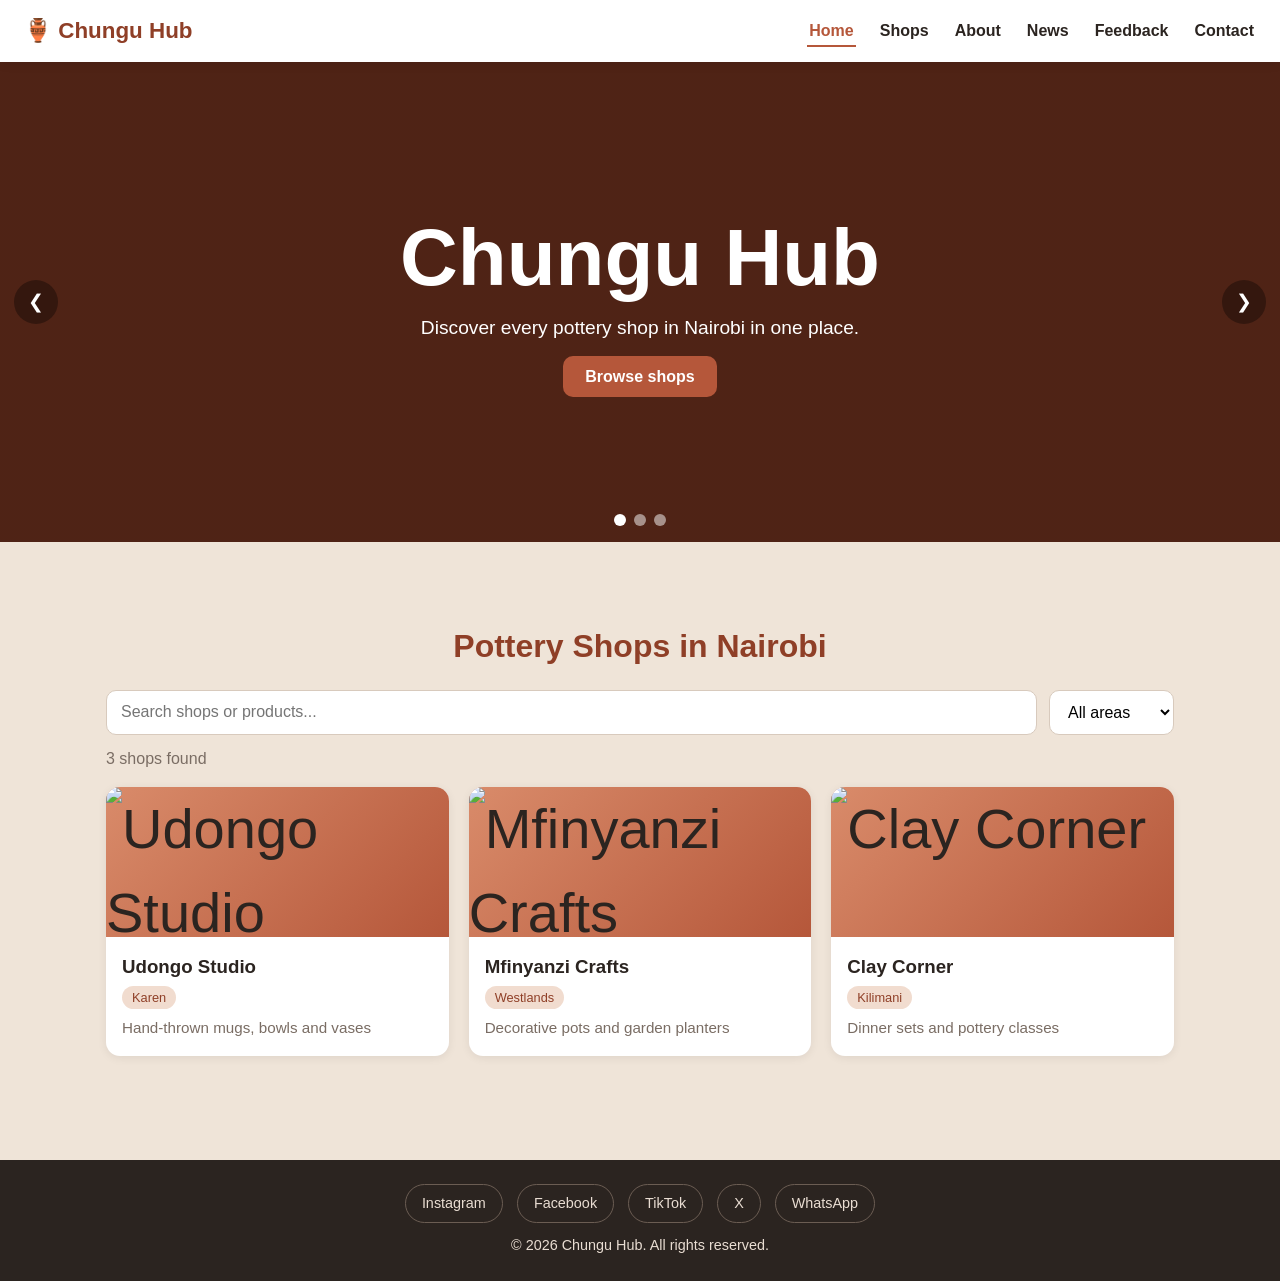
==== index.html @ b2012869 "First version of Chungu Hub" ====
<!DOCTYPE html>
<html lang="en">
<head>
  <meta charset="UTF-8">
  <meta name="viewport" content="width=device-width, initial-scale=1.0">
  <title>Chungu Hub | Nairobi Pottery Directory</title>
  <link rel="stylesheet" href="css/style.css">
</head>
<body>
  <div id="site-nav"></div>

  <section id="home" class="hero">
    <div class="slides">
      <div class="slide active" style="--bg: url('images/hero/slide1.jpg')">
        <div class="slide-text">
          <h1>Chungu Hub</h1>
          <p>Discover every pottery shop in Nairobi in one place.</p>
          <a class="btn btn-call" href="#shops">Browse shops</a>
        </div>
      </div>
      <div class="slide" style="--bg: url('images/hero/slide2.jpg')">
        <div class="slide-text">
          <h2>Handmade, Local, Beautiful</h2>
          <p>Support Nairobi potters: mugs, planters, dinner sets and more.</p>
          <a class="btn btn-call" href="about.html">About us</a>
        </div>
      </div>
      <div class="slide" style="--bg: url('images/hero/slide3.jpg')">
        <div class="slide-text">
          <h2>Call or Order Directly</h2>
          <p>Pick a shop, see what it sells, then call or WhatsApp to order.</p>
          <a class="btn btn-call" href="contact.html">Get in touch</a>
        </div>
      </div>
    </div>
    <button class="arrow prev" id="prevSlide" aria-label="Previous slide">&#10094;</button>
    <button class="arrow next" id="nextSlide" aria-label="Next slide">&#10095;</button>
    <div class="dots" id="dots"></div>
  </section>

  <section id="shops" class="section alt">
    <div class="container">
      <h2 class="section-title">Pottery Shops in Nairobi</h2>
      <div class="filters">
        <input type="search" id="search" placeholder="Search shops or products...">
        <select id="areaFilter">
          <option value="">All areas</option>
        </select>
      </div>
      <p id="resultCount" class="result-count"></p>
      <div id="shopGrid" class="grid"></div>
    </div>
  </section>

  <div id="site-footer"></div>

  <script src="js/shops.js"></script>
  <script src="js/layout.js"></script>
  <script src="js/main.js"></script>
  <script src="js/home.js"></script>
</body>
</html>
---- css/style.css ----
:root {
  --clay: #b5573a;
  --clay-dark: #8f3f27;
  --sand: #f6efe7;
  --ink: #2b2420;
  --muted: #7a6d64;
  --card: #ffffff;
  --radius: 14px;
}

* { box-sizing: border-box; margin: 0; padding: 0; }

body {
  font-family: "Segoe UI", Tahoma, sans-serif;
  background: var(--sand);
  color: var(--ink);
  line-height: 1.5;
}

a { color: inherit; text-decoration: none; }

.site-header {
  background: var(--clay);
  color: #fff;
  text-align: center;
  padding: 48px 20px;
}
.site-header h1 { font-size: 2.2rem; margin-bottom: 8px; }
.site-header.small { padding: 18px 20px; text-align: left; }
.back { font-weight: 600; }

.container { max-width: 1100px; margin: 0 auto; padding: 24px 16px 48px; }

.filters { display: flex; gap: 12px; flex-wrap: wrap; margin-bottom: 12px; }
.filters input, .filters select {
  padding: 12px 14px;
  border: 1px solid #d8cabd;
  border-radius: 10px;
  font-size: 1rem;
  background: #fff;
}
.filters input { flex: 1; min-width: 220px; }

.result-count { color: var(--muted); margin-bottom: 16px; }

.grid {
  display: grid;
  grid-template-columns: repeat(auto-fill, minmax(260px, 1fr));
  gap: 20px;
}

.card {
  background: var(--card);
  border-radius: var(--radius);
  overflow: hidden;
  box-shadow: 0 2px 10px rgba(0,0,0,0.07);
  transition: transform 0.15s, box-shadow 0.15s;
  display: block;
}
.card:hover { transform: translateY(-4px); box-shadow: 0 8px 20px rgba(0,0,0,0.12); }

.card-img, .detail-img {
  background: linear-gradient(135deg, #d98b6a, #b5573a);
  display: flex;
  align-items: center;
  justify-content: center;
  font-size: 3.5rem;
  height: 150px;
  overflow: hidden;
}
.card-img img, .detail-img img { width: 100%; height: 100%; object-fit: cover; }

.card-body { padding: 16px; }
.card-body h3 { margin-bottom: 4px; }
.area-tag {
  display: inline-block;
  background: #f1dccf;
  color: var(--clay-dark);
  font-size: 0.8rem;
  padding: 2px 10px;
  border-radius: 20px;
  margin-bottom: 8px;
}
.card-body p { color: var(--muted); font-size: 0.95rem; }

/* Shop detail page */
.detail-img { height: 260px; border-radius: var(--radius); font-size: 6rem; margin-bottom: 20px; }
.detail h2 { font-size: 1.8rem; margin-bottom: 6px; }
.detail .desc { margin: 12px 0 20px; }
.info-list { list-style: none; margin-bottom: 24px; }
.info-list li { padding: 6px 0; border-bottom: 1px solid #e8dccf; }

.actions { display: flex; gap: 12px; flex-wrap: wrap; margin-bottom: 32px; }
.btn {
  padding: 12px 22px;
  border-radius: 10px;
  font-weight: 600;
  border: none;
  cursor: pointer;
  font-size: 1rem;
}
.btn-call { background: var(--clay); color: #fff; }
.btn-whatsapp { background: #25d366; color: #fff; }
.btn-map { background: #fff; border: 1px solid var(--clay); color: var(--clay-dark); }
.btn:hover { opacity: 0.9; }

.products-title { margin-bottom: 14px; }
.product-list { display: grid; grid-template-columns: repeat(auto-fill, minmax(200px, 1fr)); gap: 14px; }
.product {
  background: #fff;
  border-radius: 12px;
  overflow: hidden;
  box-shadow: 0 2px 8px rgba(0,0,0,0.06);
}
.product-img {
  height: 170px;
  background: linear-gradient(135deg, #d98b6a, #b5573a);
  display: flex;
  align-items: center;
  justify-content: center;
  font-size: 3rem;
  overflow: hidden;
}
.product-img img { width: 100%; height: 100%; object-fit: cover; }
.product-body { padding: 14px; }
.product .price { color: var(--clay-dark); font-weight: 700; margin: 6px 0 10px; }
.product .btn { padding: 8px 14px; font-size: 0.9rem; width: 100%; }

.empty { text-align: center; padding: 40px 0; color: var(--muted); }

.site-footer { text-align: center; padding: 24px; color: var(--muted); font-size: 0.9rem; }
html { scroll-behavior: smooth; }
section[id] { scroll-margin-top: 70px; }

/* Navbar */
.navbar {
  position: sticky; top: 0; z-index: 100;
  display: flex; align-items: center; justify-content: space-between;
  background: #fff; padding: 14px 24px;
  box-shadow: 0 2px 10px rgba(0,0,0,0.08);
}
.brand { font-size: 1.4rem; font-weight: 800; color: var(--clay-dark); }
.nav-links { display: flex; gap: 22px; list-style: none; }
.nav-links a { font-weight: 600; padding: 6px 2px; }
.nav-links a:hover { color: var(--clay); }
.nav-toggle { display: none; background: none; border: none; font-size: 1.8rem; cursor: pointer; }

/* Hero slider */
.hero { position: relative; height: 480px; overflow: hidden; }
.slides, .slide { height: 100%; }
.slide {
  position: absolute; inset: 0; opacity: 0; transition: opacity 0.8s ease;
  display: flex; align-items: center; justify-content: center; text-align: center;
  color: #fff; padding: 20px;
  background-color: var(--clay-dark);
  background-image: linear-gradient(rgba(0,0,0,0.45), rgba(0,0,0,0.45)), var(--bg, none);
  background-size: cover; background-position: center;
}
.slide.active { opacity: 1; z-index: 1; }
.slide-text h1, .slide-text h2 { font-size: clamp(2.6rem, 8vw, 5rem); margin-bottom: 12px; line-height: 1.1; }
.slide-text p { font-size: 1.2rem; margin-bottom: 22px; }
.arrow {
  position: absolute; top: 50%; transform: translateY(-50%); z-index: 5;
  background: rgba(0,0,0,0.35); color: #fff; border: none;
  width: 44px; height: 44px; border-radius: 50%; font-size: 1.2rem; cursor: pointer;
}
.arrow.prev { left: 14px; } .arrow.next { right: 14px; }
.arrow:hover { background: rgba(0,0,0,0.6); }
.dots { position: absolute; bottom: 16px; left: 0; right: 0; z-index: 5; display: flex; justify-content: center; gap: 8px; }
.dots button { width: 12px; height: 12px; border-radius: 50%; border: none; background: rgba(255,255,255,0.5); cursor: pointer; }
.dots button.active { background: #fff; }

/* Sections */
.section { padding: 56px 0; }
.section.alt { background: #efe4d8; }
.section-title { text-align: center; font-size: 2rem; margin-bottom: 20px; color: var(--clay-dark); }
.section-title.left { text-align: left; }
.section-intro { max-width: 700px; margin: 0 auto 30px; text-align: center; color: var(--muted); }
.features { display: grid; grid-template-columns: repeat(auto-fit, minmax(220px, 1fr)); gap: 20px; }
.feature { background: #fff; border-radius: var(--radius); padding: 24px; text-align: center; box-shadow: 0 2px 10px rgba(0,0,0,0.06); }
.feature span { font-size: 2.2rem; }

/* News */
.news-grid { display: grid; grid-template-columns: repeat(auto-fill, minmax(260px, 1fr)); gap: 20px; }
.news-card { background: #fff; border-radius: var(--radius); padding: 20px; box-shadow: 0 2px 10px rgba(0,0,0,0.06); }
.news-card h3 { margin: 6px 0 2px; }
.news-card small { color: var(--muted); }
.news-card p { margin-top: 8px; color: var(--muted); }

/* Feedback + forms */
.testimonials { display: grid; grid-template-columns: repeat(auto-fit, minmax(260px, 1fr)); gap: 16px; margin-bottom: 32px; }
.quote { background: #fff; border-left: 5px solid var(--clay); border-radius: 10px; padding: 16px 18px; }
.quote footer { margin-top: 8px; color: var(--muted); font-size: 0.9rem; }
.form { background: #fff; border-radius: var(--radius); padding: 24px; max-width: 560px; margin: 0 auto; display: flex; flex-direction: column; gap: 12px; box-shadow: 0 2px 10px rgba(0,0,0,0.06); }
.form input, .form select, .form textarea { padding: 12px; border: 1px solid #d8cabd; border-radius: 10px; font: inherit; }
.form-status { color: var(--clay-dark); font-size: 0.95rem; min-height: 1.2em; }
.contact-wrap { display: grid; grid-template-columns: repeat(auto-fit, minmax(280px, 1fr)); gap: 32px; align-items: start; }
.note { margin-top: 16px; color: var(--muted); }

/* Footer socials */
.site-footer { background: var(--ink); color: #e9ddd2; }
.socials { display: flex; justify-content: center; flex-wrap: wrap; gap: 14px; margin-bottom: 12px; }
.socials a { padding: 8px 16px; border: 1px solid #6b5d53; border-radius: 20px; }
.socials a:hover { background: var(--clay); border-color: var(--clay); }

/* Mobile */
@media (max-width: 760px) {
  .nav-toggle { display: block; }
  .nav-links {
    display: none; position: absolute; top: 100%; left: 0; right: 0;
    background: #fff; flex-direction: column; gap: 0; padding: 8px 24px 16px;
    box-shadow: 0 8px 12px rgba(0,0,0,0.08);
  }
  .nav-links.open { display: flex; }
  .nav-links a { display: block; padding: 10px 0; }
  .hero { height: 400px; }
}
.nav-links a.active { color: var(--clay); border-bottom: 2px solid var(--clay); }

.page-banner {
  background: linear-gradient(135deg, var(--clay), var(--clay-dark));
  color: #fff;
  text-align: center;
  padding: 56px 20px;
}
.page-banner h1 { font-size: clamp(2.2rem, 6vw, 3.4rem); margin-bottom: 6px; }
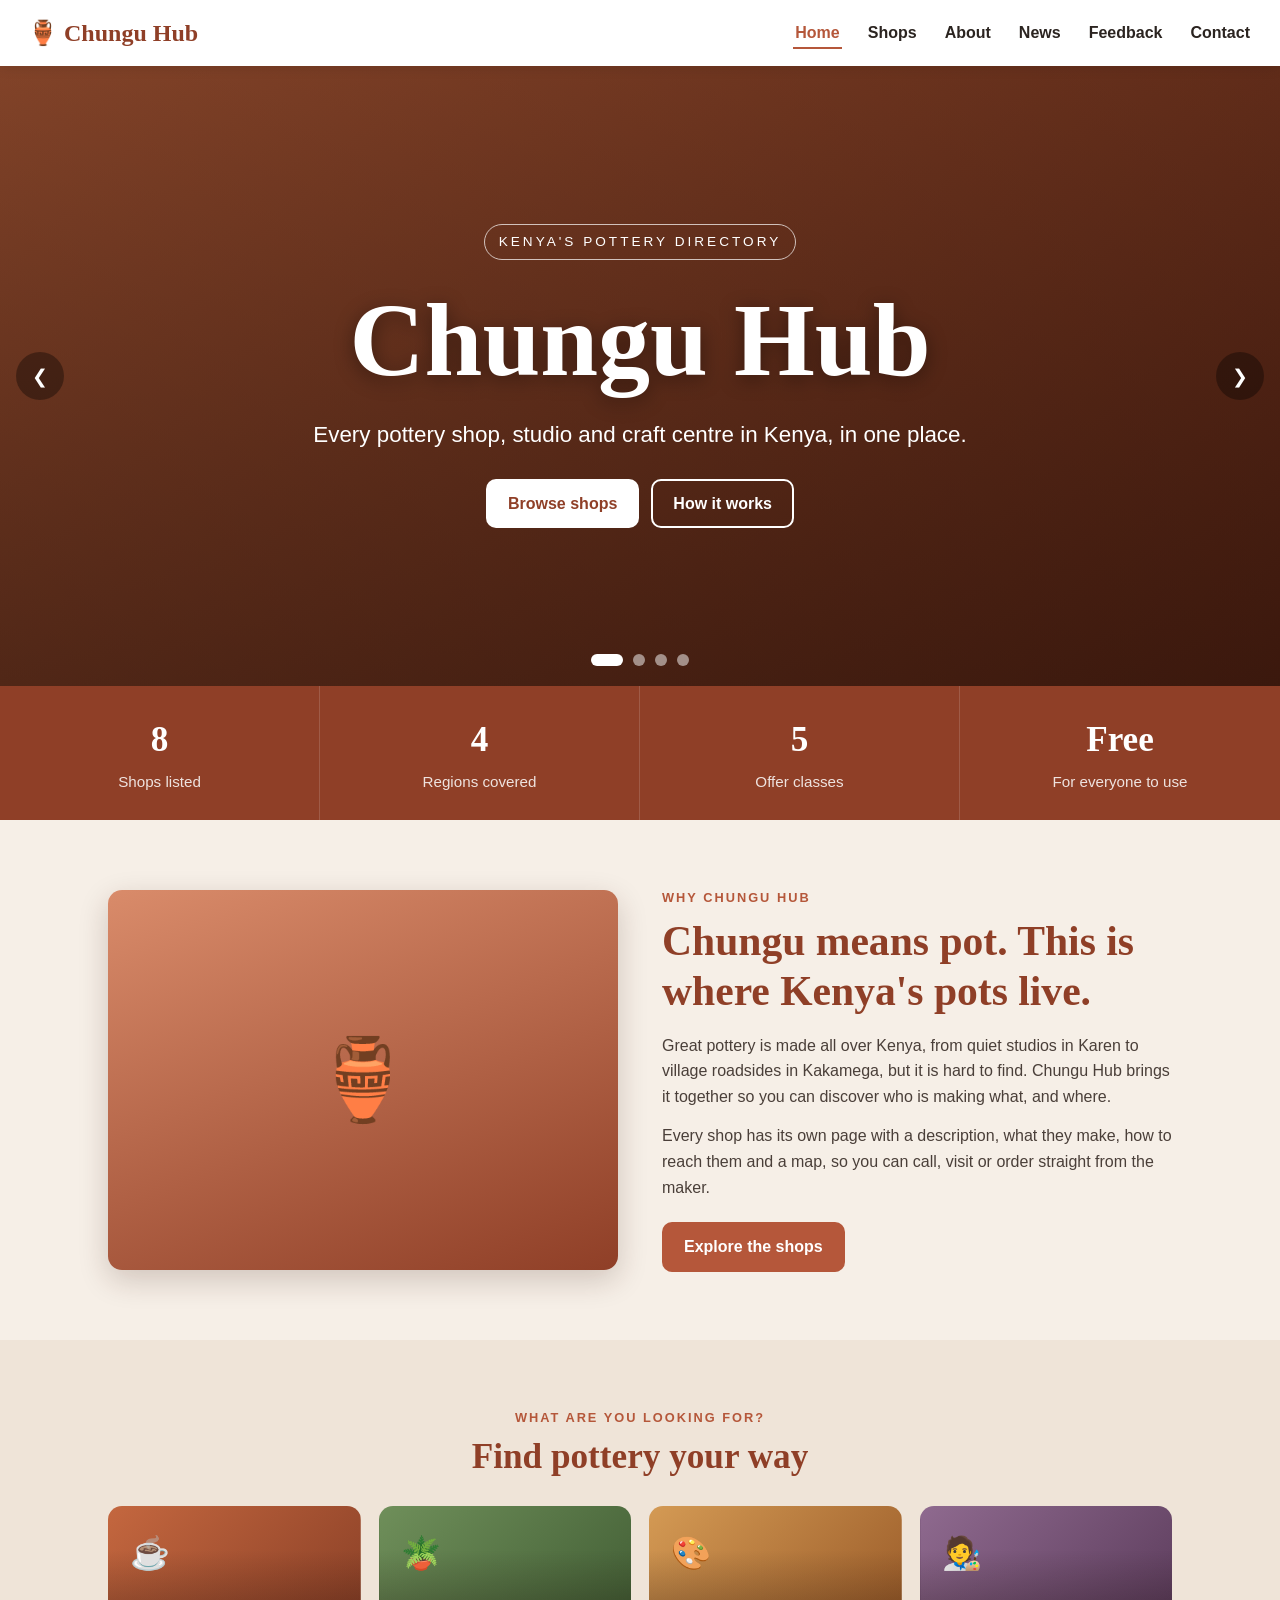
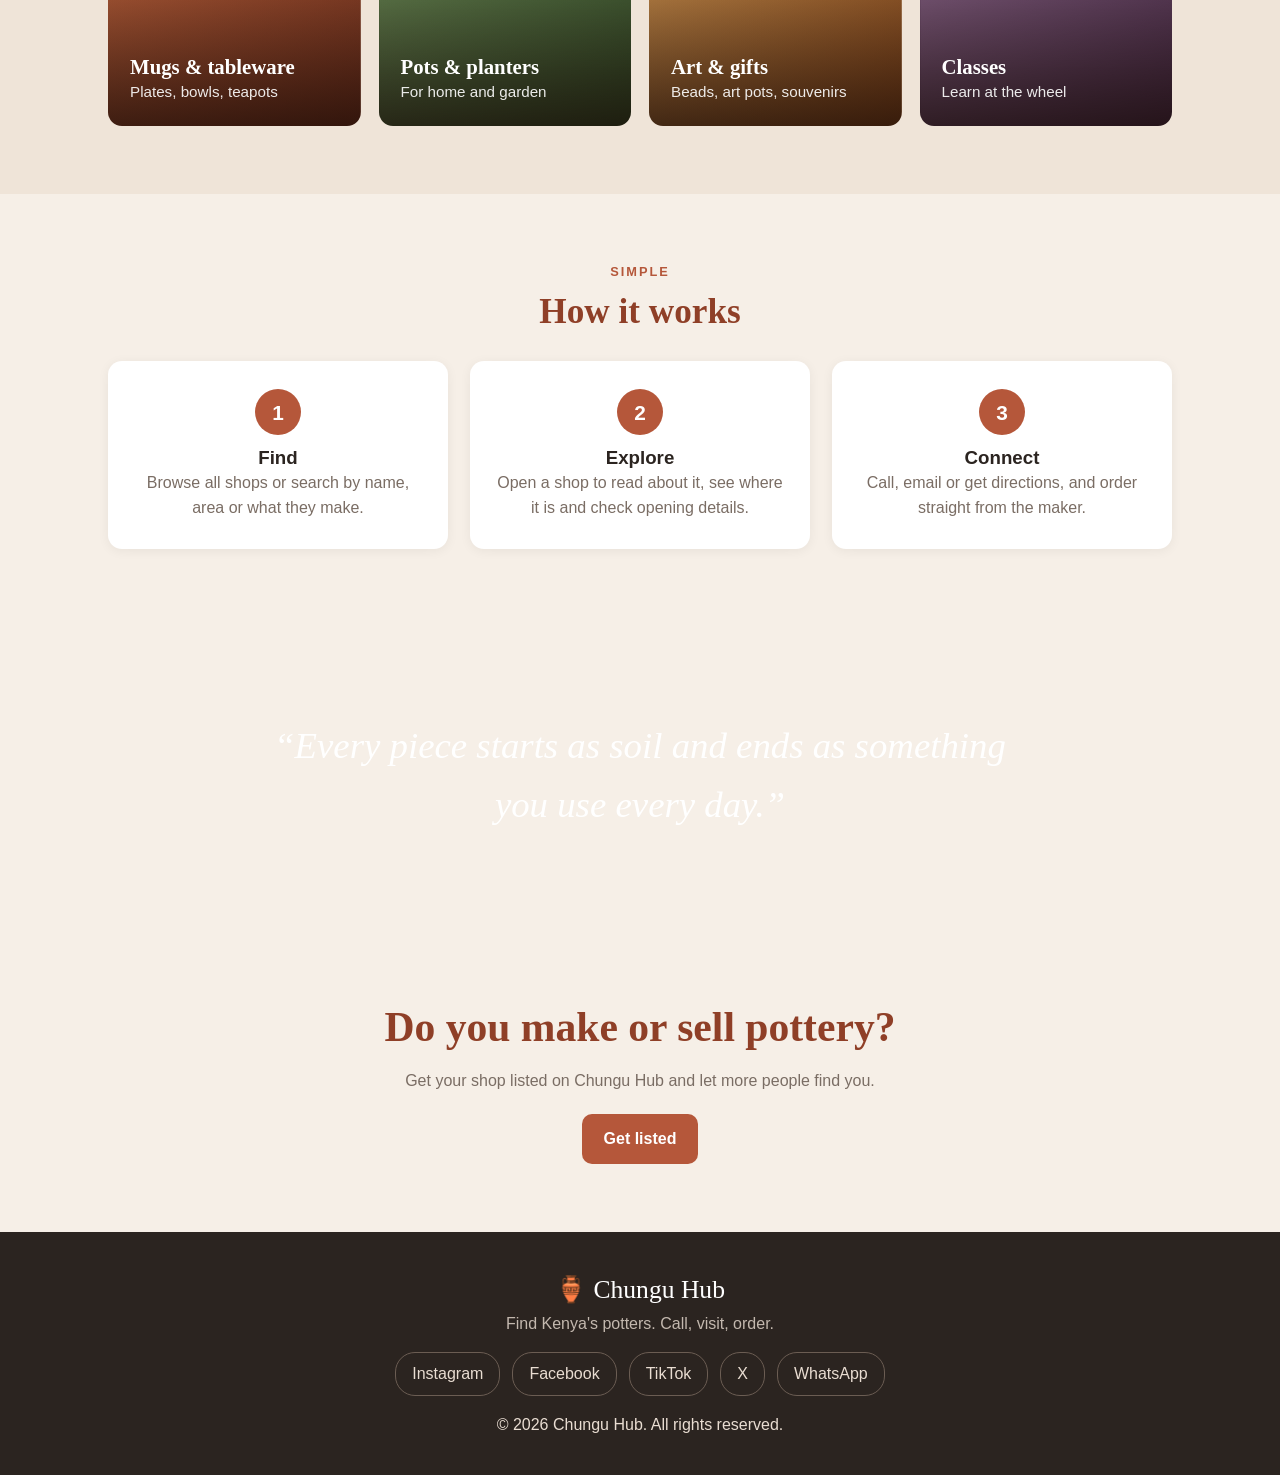
==== commit 6ae8327d: "Update project files and add new features" ====
--- a/index.html
+++ b/index.html
@@ -3,52 +3,132 @@
 <head>
   <meta charset="UTF-8">
   <meta name="viewport" content="width=device-width, initial-scale=1.0">
-  <title>Chungu Hub | Nairobi Pottery Directory</title>
+  <title>Chungu Hub | Find Pottery Shops in Kenya</title>
+  <meta name="description" content="Chungu Hub is a directory of pottery shops and studios across Kenya. Find them, see what they make, then call or visit.">
   <link rel="stylesheet" href="css/style.css">
 </head>
 <body>
   <div id="site-nav"></div>
 
+  <!-- HERO SLIDER -->
   <section id="home" class="hero">
     <div class="slides">
-      <div class="slide active" style="--bg: url('images/hero/slide1.jpg')">
+      <div class="slide active" style="--bg:url('images/hero/slide1.jpg'); --fallback:linear-gradient(135deg,#c4673f,#6e2c18)">
         <div class="slide-text">
+          <span class="kicker">Kenya's pottery directory</span>
           <h1>Chungu Hub</h1>
-          <p>Discover every pottery shop in Nairobi in one place.</p>
-          <a class="btn btn-call" href="#shops">Browse shops</a>
+          <p>Every pottery shop, studio and craft centre in Kenya, in one place.</p>
+          <div class="hero-btns">
+            <a class="btn btn-light" href="shops.html">Browse shops</a>
+            <a class="btn btn-ghost" href="about.html">How it works</a>
+          </div>
         </div>
       </div>
-      <div class="slide" style="--bg: url('images/hero/slide2.jpg')">
+      <div class="slide" style="--bg:url('images/hero/slide2.jpg'); --fallback:linear-gradient(135deg,#8f3f27,#3b1a10)">
         <div class="slide-text">
-          <h2>Handmade, Local, Beautiful</h2>
-          <p>Support Nairobi potters: mugs, planters, dinner sets and more.</p>
-          <a class="btn btn-call" href="about.html">About us</a>
+          <span class="kicker">Handmade &amp; local</span>
+          <h2>From Karen to Kakamega</h2>
+          <p>Mugs, plates, planters and art pots, shaped by Kenyan hands.</p>
+          <div class="hero-btns">
+            <a class="btn btn-light" href="shops.html">See the shops</a>
+          </div>
         </div>
       </div>
-      <div class="slide" style="--bg: url('images/hero/slide3.jpg')">
+      <div class="slide" style="--bg:url('images/hero/slide3.jpg'); --fallback:linear-gradient(135deg,#d49a54,#8a4a1d)">
         <div class="slide-text">
-          <h2>Call or Order Directly</h2>
-          <p>Pick a shop, see what it sells, then call or WhatsApp to order.</p>
-          <a class="btn btn-call" href="contact.html">Get in touch</a>
+          <span class="kicker">Try it yourself</span>
+          <h2>Pottery classes &amp; workshops</h2>
+          <p>Find studios where you can sit at the wheel and make your own piece.</p>
+          <div class="hero-btns">
+            <a class="btn btn-light" href="shops.html?classes=1">Find classes</a>
+          </div>
         </div>
       </div>
+      <div class="slide" style="--bg:url('images/hero/slide4.jpg'); --fallback:linear-gradient(135deg,#8f3f27,#3b1a10)">
+  <div class="slide-text">
+    <span class="kicker">Mugs &amp; tableware</span>
+    <h2>Start your morning with a handmade mug</h2>
+    <p>Plates, bowls and teapots made by potters near you.</p>
+    <div class="hero-btns">
+      <a class="btn btn-light" href="shops.html?q=mugs">Shop tableware</a>
+    </div>
+  </div>
+</div>
     </div>
     <button class="arrow prev" id="prevSlide" aria-label="Previous slide">&#10094;</button>
     <button class="arrow next" id="nextSlide" aria-label="Next slide">&#10095;</button>
     <div class="dots" id="dots"></div>
   </section>
 
-  <section id="shops" class="section alt">
+  <!-- STATS -->
+  <section class="stats">
+    <div class="stat"><strong id="statShops">0</strong><span>Shops listed</span></div>
+    <div class="stat"><strong id="statRegions">0</strong><span>Regions covered</span></div>
+    <div class="stat"><strong id="statClasses">0</strong><span>Offer classes</span></div>
+    <div class="stat"><strong>Free</strong><span>For everyone to use</span></div>
+  </section>
+
+  <!-- INTRO -->
+  <section class="section">
+    <div class="container split">
+      <div class="img-box tall" style="--img:url('images/home/potter-hands.jpg'); --fallback:linear-gradient(160deg,#d98b6a,#8f3f27)"><span>🏺</span></div>
+      <div>
+        <span class="eyebrow">Why Chungu Hub</span>
+        <h2 class="display">Chungu means pot. This is where Kenya's pots live.</h2>
+        <p>
+          Great pottery is made all over Kenya, from quiet studios in Karen to village
+          roadsides in Kakamega, but it is hard to find. Chungu Hub brings it together
+          so you can discover who is making what, and where.
+        </p>
+        <p>
+          Every shop has its own page with a description, what they make, how to reach them
+          and a map, so you can call, visit or order straight from the maker.
+        </p>
+        <a class="btn btn-call" href="shops.html">Explore the shops</a>
+      </div>
+    </div>
+  </section>
+
+  <!-- CATEGORIES -->
+  <section class="section alt">
     <div class="container">
-      <h2 class="section-title">Pottery Shops in Nairobi</h2>
-      <div class="filters">
-        <input type="search" id="search" placeholder="Search shops or products...">
-        <select id="areaFilter">
-          <option value="">All areas</option>
-        </select>
+      <span class="eyebrow center">What are you looking for?</span>
+      <h2 class="section-title">Find pottery your way</h2>
+      <div class="tiles">
+        <a class="tile" href="shops.html?q=mugs" style="--img:url('images/home/tableware.jpg'); --fallback:linear-gradient(135deg,#c4673f,#7a3520)"><span class="tile-icon">☕</span><h3>Mugs &amp; tableware</h3><p>Plates, bowls, teapots</p></a>
+        <a class="tile" href="shops.html?q=pots" style="--img:url('images/home/planters.jpg'); --fallback:linear-gradient(135deg,#6f8f5a,#35502a)"><span class="tile-icon">🪴</span><h3>Pots &amp; planters</h3><p>For home and garden</p></a>
+        <a class="tile" href="shops.html?q=art" style="--img:url('images/home/art-pots.jpg'); --fallback:linear-gradient(135deg,#d49a54,#8a4a1d)"><span class="tile-icon">🎨</span><h3>Art &amp; gifts</h3><p>Beads, art pots, souvenirs</p></a>
+        <a class="tile" href="shops.html?classes=1" style="--img:url('images/home/classes.jpg'); --fallback:linear-gradient(135deg,#8f6a8f,#4d2f4d)"><span class="tile-icon">🧑‍🎨</span><h3>Classes</h3><p>Learn at the wheel</p></a>
       </div>
-      <p id="resultCount" class="result-count"></p>
-      <div id="shopGrid" class="grid"></div>
+    </div>
+  </section>
+
+  <!-- HOW IT WORKS -->
+  <section class="section">
+    <div class="container">
+      <span class="eyebrow center">Simple</span>
+      <h2 class="section-title">How it works</h2>
+      <div class="steps">
+        <div class="step"><b>1</b><h3>Find</h3><p>Browse all shops or search by name, area or what they make.</p></div>
+        <div class="step"><b>2</b><h3>Explore</h3><p>Open a shop to read about it, see where it is and check opening details.</p></div>
+        <div class="step"><b>3</b><h3>Connect</h3><p>Call, email or get directions, and order straight from the maker.</p></div>
+      </div>
+    </div>
+  </section>
+
+  <!-- QUOTE BANNER -->
+  <section class="quote-banner" style="--img:url('images/home/clay-banner.jpg'); --fallback:linear-gradient(135deg,#8f3f27,#3b1a10)">
+    <blockquote>
+      “Every piece starts as soil and ends as something you use every day.”
+    </blockquote>
+  </section>
+
+  <!-- CTA -->
+  <section class="section">
+    <div class="container cta">
+      <h2 class="display">Do you make or sell pottery?</h2>
+      <p>Get your shop listed on Chungu Hub and let more people find you.</p>
+      <a class="btn btn-call" href="contact.html">Get listed</a>
     </div>
   </section>
 
@@ -56,7 +136,6 @@
 
   <script src="js/shops.js"></script>
   <script src="js/layout.js"></script>
-  <script src="js/main.js"></script>
   <script src="js/home.js"></script>
 </body>
 </html>
--- a/css/style.css
+++ b/css/style.css
@@ -1,226 +1,316 @@
 :root {
   --clay: #b5573a;
   --clay-dark: #8f3f27;
+  --clay-deep: #3b1a10;
   --sand: #f6efe7;
+  --sand-2: #efe4d8;
   --ink: #2b2420;
   --muted: #7a6d64;
   --card: #ffffff;
   --radius: 14px;
+  --serif: Georgia, "Times New Roman", serif;
 }
 
 * { box-sizing: border-box; margin: 0; padding: 0; }
+html { scroll-behavior: smooth; }
 
 body {
   font-family: "Segoe UI", Tahoma, sans-serif;
   background: var(--sand);
   color: var(--ink);
-  line-height: 1.5;
+  line-height: 1.6;
 }
 
 a { color: inherit; text-decoration: none; }
-
-.site-header {
-  background: var(--clay);
-  color: #fff;
-  text-align: center;
-  padding: 48px 20px;
-}
-.site-header h1 { font-size: 2.2rem; margin-bottom: 8px; }
-.site-header.small { padding: 18px 20px; text-align: left; }
-.back { font-weight: 600; }
-
-.container { max-width: 1100px; margin: 0 auto; padding: 24px 16px 48px; }
-
-.filters { display: flex; gap: 12px; flex-wrap: wrap; margin-bottom: 12px; }
-.filters input, .filters select {
-  padding: 12px 14px;
-  border: 1px solid #d8cabd;
-  border-radius: 10px;
-  font-size: 1rem;
-  background: #fff;
-}
-.filters input { flex: 1; min-width: 220px; }
-
-.result-count { color: var(--muted); margin-bottom: 16px; }
-
-.grid {
-  display: grid;
-  grid-template-columns: repeat(auto-fill, minmax(260px, 1fr));
-  gap: 20px;
-}
-
-.card {
-  background: var(--card);
-  border-radius: var(--radius);
-  overflow: hidden;
-  box-shadow: 0 2px 10px rgba(0,0,0,0.07);
-  transition: transform 0.15s, box-shadow 0.15s;
-  display: block;
-}
-.card:hover { transform: translateY(-4px); box-shadow: 0 8px 20px rgba(0,0,0,0.12); }
-
-.card-img, .detail-img {
-  background: linear-gradient(135deg, #d98b6a, #b5573a);
-  display: flex;
-  align-items: center;
-  justify-content: center;
-  font-size: 3.5rem;
-  height: 150px;
-  overflow: hidden;
-}
-.card-img img, .detail-img img { width: 100%; height: 100%; object-fit: cover; }
-
-.card-body { padding: 16px; }
-.card-body h3 { margin-bottom: 4px; }
-.area-tag {
+h1, h2, h3 { line-height: 1.2; }
+code { background: #f1dccf; padding: 1px 6px; border-radius: 6px; font-size: 0.9em; }
+
+/* ---------- Navbar (pinned to the top) ---------- */
+#site-nav { position: sticky; top: 0; z-index: 1000; }
+.navbar {
+  display: flex; align-items: center; justify-content: space-between;
+  background: rgba(255,255,255,0.97); backdrop-filter: blur(6px);
+  padding: 14px 28px;
+  box-shadow: 0 2px 12px rgba(0,0,0,0.1);
+}
+.brand { font-family: var(--serif); font-size: 1.5rem; font-weight: 700; color: var(--clay-dark); }
+.nav-links { display: flex; gap: 24px; list-style: none; }
+.nav-links a { font-weight: 600; padding: 6px 2px; border-bottom: 2px solid transparent; }
+.nav-links a:hover { color: var(--clay); }
+.nav-links a.active { color: var(--clay); border-bottom-color: var(--clay); }
+.nav-toggle { display: none; background: none; border: none; font-size: 1.8rem; cursor: pointer; }
+
+/* ---------- Buttons ---------- */
+.btn {
   display: inline-block;
-  background: #f1dccf;
-  color: var(--clay-dark);
-  font-size: 0.8rem;
-  padding: 2px 10px;
-  border-radius: 20px;
-  margin-bottom: 8px;
-}
-.card-body p { color: var(--muted); font-size: 0.95rem; }
-
-/* Shop detail page */
-.detail-img { height: 260px; border-radius: var(--radius); font-size: 6rem; margin-bottom: 20px; }
-.detail h2 { font-size: 1.8rem; margin-bottom: 6px; }
-.detail .desc { margin: 12px 0 20px; }
-.info-list { list-style: none; margin-bottom: 24px; }
-.info-list li { padding: 6px 0; border-bottom: 1px solid #e8dccf; }
-
-.actions { display: flex; gap: 12px; flex-wrap: wrap; margin-bottom: 32px; }
-.btn {
-  padding: 12px 22px;
-  border-radius: 10px;
-  font-weight: 600;
-  border: none;
-  cursor: pointer;
-  font-size: 1rem;
-}
+  padding: 12px 22px; border-radius: 10px; border: none;
+  font-weight: 600; font-size: 1rem; font-family: inherit; cursor: pointer;
+  transition: transform 0.15s, opacity 0.15s;
+}
+.btn:hover { opacity: 0.92; transform: translateY(-1px); }
 .btn-call { background: var(--clay); color: #fff; }
 .btn-whatsapp { background: #25d366; color: #fff; }
-.btn-map { background: #fff; border: 1px solid var(--clay); color: var(--clay-dark); }
-.btn:hover { opacity: 0.9; }
-
-.products-title { margin-bottom: 14px; }
-.product-list { display: grid; grid-template-columns: repeat(auto-fill, minmax(200px, 1fr)); gap: 14px; }
-.product {
-  background: #fff;
-  border-radius: 12px;
-  overflow: hidden;
-  box-shadow: 0 2px 8px rgba(0,0,0,0.06);
-}
-.product-img {
-  height: 170px;
-  background: linear-gradient(135deg, #d98b6a, #b5573a);
-  display: flex;
-  align-items: center;
-  justify-content: center;
-  font-size: 3rem;
-  overflow: hidden;
-}
-.product-img img { width: 100%; height: 100%; object-fit: cover; }
-.product-body { padding: 14px; }
-.product .price { color: var(--clay-dark); font-weight: 700; margin: 6px 0 10px; }
-.product .btn { padding: 8px 14px; font-size: 0.9rem; width: 100%; }
-
-.empty { text-align: center; padding: 40px 0; color: var(--muted); }
-
-.site-footer { text-align: center; padding: 24px; color: var(--muted); font-size: 0.9rem; }
-html { scroll-behavior: smooth; }
-section[id] { scroll-margin-top: 70px; }
-
-/* Navbar */
-.navbar {
-  position: sticky; top: 0; z-index: 100;
-  display: flex; align-items: center; justify-content: space-between;
-  background: #fff; padding: 14px 24px;
-  box-shadow: 0 2px 10px rgba(0,0,0,0.08);
-}
-.brand { font-size: 1.4rem; font-weight: 800; color: var(--clay-dark); }
-.nav-links { display: flex; gap: 22px; list-style: none; }
-.nav-links a { font-weight: 600; padding: 6px 2px; }
-.nav-links a:hover { color: var(--clay); }
-.nav-toggle { display: none; background: none; border: none; font-size: 1.8rem; cursor: pointer; }
-
-/* Hero slider */
-.hero { position: relative; height: 480px; overflow: hidden; }
+.btn-outline { background: #fff; border: 1px solid var(--clay); color: var(--clay-dark); }
+.btn-light { background: #fff; color: var(--clay-dark); }
+.btn-ghost { background: transparent; border: 2px solid #fff; color: #fff; padding: 10px 20px; }
+.btn-google { background: #fff; border: 1px solid #d8cabd; color: var(--ink); width: 100%; }
+
+/* ---------- Hero slider ---------- */
+.hero { position: relative; height: 620px; overflow: hidden; background: var(--clay-deep); }
 .slides, .slide { height: 100%; }
 .slide {
-  position: absolute; inset: 0; opacity: 0; transition: opacity 0.8s ease;
+  position: absolute; inset: 0; opacity: 0; transition: opacity 0.9s ease;
   display: flex; align-items: center; justify-content: center; text-align: center;
-  color: #fff; padding: 20px;
-  background-color: var(--clay-dark);
-  background-image: linear-gradient(rgba(0,0,0,0.45), rgba(0,0,0,0.45)), var(--bg, none);
+  color: #fff; padding: 20px; overflow: hidden;
+}
+.slide::before {
+  content: ""; position: absolute; inset: 0;
+  background-image: linear-gradient(rgba(20,8,4,0.35), rgba(20,8,4,0.6)), var(--bg), var(--fallback);
   background-size: cover; background-position: center;
 }
 .slide.active { opacity: 1; z-index: 1; }
-.slide-text h1, .slide-text h2 { font-size: clamp(2.6rem, 8vw, 5rem); margin-bottom: 12px; line-height: 1.1; }
-.slide-text p { font-size: 1.2rem; margin-bottom: 22px; }
+.slide.active::before { animation: zoom 10s ease-out forwards; }
+@keyframes zoom { from { transform: scale(1); } to { transform: scale(1.1); } }
+.slide-text { position: relative; max-width: 820px; animation: rise 0.9s ease both; }
+.slide.active .slide-text { animation: rise 0.9s ease both; }
+@keyframes rise { from { opacity: 0; transform: translateY(24px); } to { opacity: 1; transform: none; } }
+.kicker {
+  display: inline-block; letter-spacing: 3px; text-transform: uppercase; font-size: 0.85rem;
+  border: 1px solid rgba(255,255,255,0.7); padding: 6px 14px; border-radius: 30px; margin-bottom: 18px;
+}
+.slide-text h1, .slide-text h2 {
+  font-family: var(--serif); font-size: clamp(3rem, 10vw, 6.5rem);
+  margin-bottom: 14px; text-shadow: 0 4px 20px rgba(0,0,0,0.4);
+}
+.slide-text h2 { font-size: clamp(2.4rem, 8vw, 5rem); }
+.slide-text p { font-size: clamp(1.05rem, 2.4vw, 1.4rem); margin-bottom: 26px; }
+.hero-btns { display: flex; gap: 12px; justify-content: center; flex-wrap: wrap; }
+
 .arrow {
   position: absolute; top: 50%; transform: translateY(-50%); z-index: 5;
   background: rgba(0,0,0,0.35); color: #fff; border: none;
-  width: 44px; height: 44px; border-radius: 50%; font-size: 1.2rem; cursor: pointer;
-}
-.arrow.prev { left: 14px; } .arrow.next { right: 14px; }
+  width: 48px; height: 48px; border-radius: 50%; font-size: 1.2rem; cursor: pointer;
+}
+.arrow.prev { left: 16px; } .arrow.next { right: 16px; }
 .arrow:hover { background: rgba(0,0,0,0.6); }
-.dots { position: absolute; bottom: 16px; left: 0; right: 0; z-index: 5; display: flex; justify-content: center; gap: 8px; }
-.dots button { width: 12px; height: 12px; border-radius: 50%; border: none; background: rgba(255,255,255,0.5); cursor: pointer; }
-.dots button.active { background: #fff; }
-
-/* Sections */
-.section { padding: 56px 0; }
-.section.alt { background: #efe4d8; }
-.section-title { text-align: center; font-size: 2rem; margin-bottom: 20px; color: var(--clay-dark); }
+.dots { position: absolute; bottom: 20px; left: 0; right: 0; z-index: 5; display: flex; justify-content: center; gap: 10px; }
+.dots button { width: 12px; height: 12px; border-radius: 50%; border: none; background: rgba(255,255,255,0.5); cursor: pointer; transition: width 0.3s; }
+.dots button.active { background: #fff; width: 32px; border-radius: 8px; }
+
+/* ---------- Stats ---------- */
+.stats {
+  display: grid; grid-template-columns: repeat(auto-fit, minmax(150px, 1fr));
+  background: var(--clay-dark); color: #fff; text-align: center;
+}
+.stat { padding: 26px 12px; border-right: 1px solid rgba(255,255,255,0.15); }
+.stat:last-child { border-right: none; }
+.stat strong { display: block; font-family: var(--serif); font-size: 2.2rem; }
+.stat span { opacity: 0.85; font-size: 0.95rem; }
+
+/* ---------- Layout ---------- */
+.container { max-width: 1100px; margin: 0 auto; padding: 0 18px; }
+.section { padding: 68px 0; }
+.section.alt { background: var(--sand-2); }
+.section-title { text-align: center; font-family: var(--serif); font-size: 2.2rem; margin-bottom: 28px; color: var(--clay-dark); }
 .section-title.left { text-align: left; }
-.section-intro { max-width: 700px; margin: 0 auto 30px; text-align: center; color: var(--muted); }
+.eyebrow { display: block; text-transform: uppercase; letter-spacing: 2px; font-size: 0.8rem; color: var(--clay); font-weight: 700; margin-bottom: 8px; }
+.eyebrow.center { text-align: center; }
+.display { font-family: var(--serif); font-size: clamp(1.8rem, 4vw, 2.6rem); color: var(--clay-dark); margin-bottom: 16px; }
+.split { display: grid; grid-template-columns: 1fr 1fr; gap: 44px; align-items: center; }
+.split p { margin-bottom: 14px; color: #4a3f39; }
+.split .btn { margin-top: 8px; }
+.split.reverse > :first-child { order: 0; }
+
+/* Image boxes: real photo on top, colour fallback underneath */
+.img-box {
+  border-radius: var(--radius); min-height: 280px;
+  background-image: var(--img), var(--fallback, linear-gradient(135deg,#d98b6a,#b5573a));
+  background-size: cover; background-position: center;
+  display: flex; align-items: center; justify-content: center;
+  font-size: 5rem; box-shadow: 0 10px 30px rgba(59,26,16,0.2);
+}
+.img-box.tall { min-height: 380px; }
+
+/* Categories */
+.tiles { display: grid; grid-template-columns: repeat(auto-fit, minmax(220px, 1fr)); gap: 18px; }
+.tile {
+  position: relative; border-radius: var(--radius); overflow: hidden; color: #fff;
+  min-height: 220px; padding: 22px; display: flex; flex-direction: column; justify-content: flex-end;
+  background-image: linear-gradient(transparent 20%, rgba(20,8,4,0.7)), var(--img), var(--fallback);
+  background-size: cover; background-position: center;
+  transition: transform 0.2s, box-shadow 0.2s;
+}
+.tile:hover { transform: translateY(-5px); box-shadow: 0 12px 26px rgba(0,0,0,0.25); }
+.tile-icon { font-size: 2rem; margin-bottom: auto; }
+.tile h3 { font-family: var(--serif); font-size: 1.3rem; }
+.tile p { opacity: 0.9; font-size: 0.95rem; }
+
+/* Steps */
+.steps { display: grid; grid-template-columns: repeat(auto-fit, minmax(240px, 1fr)); gap: 22px; }
+.step { background: #fff; border-radius: var(--radius); padding: 28px 24px; text-align: center; box-shadow: 0 2px 12px rgba(0,0,0,0.06); }
+.step b { display: inline-flex; width: 46px; height: 46px; border-radius: 50%; background: var(--clay); color: #fff; align-items: center; justify-content: center; font-size: 1.3rem; margin-bottom: 12px; }
+.step p { color: var(--muted); }
+
+/* Quote banner */
+.quote-banner {
+  padding: 100px 20px; text-align: center; color: #fff;
+  background-image: linear-gradient(rgba(20,8,4,0.55), rgba(20,8,4,0.7)), var(--img), var(--fallback);
+  background-size: cover; background-position: center; background-attachment: fixed;
+}
+.quote-banner blockquote { max-width: 780px; margin: 0 auto; font-family: var(--serif); font-size: clamp(1.5rem, 4vw, 2.3rem); font-style: italic; }
+
+.cta { text-align: center; max-width: 640px; }
+.cta p { color: var(--muted); margin-bottom: 20px; }
+
+/* ---------- Page banner & back buttons ---------- */
+.page-banner {
+  background: linear-gradient(135deg, var(--clay), var(--clay-dark));
+  color: #fff; text-align: center; padding: 64px 20px;
+}
+.page-banner.banner-img {
+  background-image: linear-gradient(rgba(20,8,4,0.5), rgba(20,8,4,0.6)), var(--img), var(--fallback);
+  background-size: cover; background-position: center;
+}
+.page-banner h1 { font-family: var(--serif); font-size: clamp(2.2rem, 6vw, 3.6rem); margin-bottom: 8px; }
+
+.back-btn {
+  display: inline-flex; align-items: center; gap: 6px;
+  background: #fff; border: 1px solid var(--clay); color: var(--clay-dark);
+  padding: 9px 18px; border-radius: 30px; font-weight: 600; margin-bottom: 22px;
+  transition: background 0.15s, color 0.15s;
+}
+.back-btn:hover { background: var(--clay); color: #fff; }
+.back-btn.bottom { margin: 30px 0 0; }
+
+/* ---------- Shops list ---------- */
+.filters { display: flex; gap: 12px; flex-wrap: wrap; align-items: center; margin-bottom: 12px; }
+.filters input[type="search"], .filters select {
+  padding: 12px 14px; border: 1px solid #d8cabd; border-radius: 10px; font-size: 1rem; background: #fff; font-family: inherit;
+}
+.filters input[type="search"] { flex: 1; min-width: 240px; }
+.check { display: flex; align-items: center; gap: 8px; font-weight: 600; cursor: pointer; }
+.result-count { color: var(--muted); margin-bottom: 16px; }
+
+.grid { display: grid; grid-template-columns: repeat(auto-fill, minmax(300px, 1fr)); gap: 22px; }
+.card {
+  background: var(--card); border-radius: var(--radius); overflow: hidden;
+  box-shadow: 0 2px 10px rgba(0,0,0,0.07); transition: transform 0.15s, box-shadow 0.15s;
+  display: flex; flex-direction: column;
+}
+.card:hover { transform: translateY(-5px); box-shadow: 0 10px 24px rgba(0,0,0,0.14); }
+.card-img, .detail-img, .product-img {
+  background-image: var(--img), linear-gradient(135deg, #d98b6a, #b5573a);
+  background-size: cover; background-position: center;
+  display: flex; align-items: center; justify-content: center; font-size: 3.5rem;
+}
+.card-img { height: 180px; }
+.card-body { padding: 18px; display: flex; flex-direction: column; gap: 4px; flex: 1; }
+.card-body h3 { font-family: var(--serif); font-size: 1.25rem; }
+.area-tag {
+  display: inline-block; background: #f1dccf; color: var(--clay-dark);
+  font-size: 0.8rem; padding: 2px 10px; border-radius: 20px; margin: 4px 6px 4px 0; font-weight: 600;
+}
+.area-tag.alt-tag { background: #dfe9d6; color: #3d5a2b; }
+.card-body .area-tag { align-self: flex-start; }
+.card-body .tagline { margin-top: 6px; }
+.tagline { font-weight: 600; color: var(--ink); }
+.blurb { color: var(--muted); font-size: 0.93rem; }
+.more { margin-top: auto; padding-top: 10px; color: var(--clay); font-weight: 700; }
+.empty { text-align: center; padding: 40px 0; color: var(--muted); grid-column: 1 / -1; }
+.center-note { text-align: center; margin-top: 36px; }
+
+/* ---------- Single shop page ---------- */
+.shop-page { padding-top: 28px; padding-bottom: 50px; }
+.detail-img { height: 340px; border-radius: var(--radius); font-size: 6rem; margin-bottom: 22px; }
+.detail h2 { font-family: var(--serif); font-size: 2.2rem; margin-bottom: 6px; color: var(--clay-dark); }
+.detail h3 { font-family: var(--serif); color: var(--clay-dark); margin: 22px 0 10px; font-size: 1.3rem; }
+.lead { font-size: 1.15rem; font-weight: 600; margin-top: 8px; }
+.detail-cols { display: grid; grid-template-columns: 1.4fr 1fr; gap: 36px; }
+.desc { color: #4a3f39; }
+.chips { display: flex; flex-wrap: wrap; gap: 8px; }
+.chip { background: #fff; border: 1px solid #e3d3c3; border-radius: 20px; padding: 5px 14px; font-size: 0.92rem; }
+.note-box { background: #fff7e6; border-left: 4px solid #e0a63b; padding: 12px 14px; border-radius: 8px; margin-top: 18px; font-size: 0.93rem; }
+.info-list { list-style: none; margin-bottom: 18px; }
+.info-list li { padding: 8px 0; border-bottom: 1px solid #e8dccf; }
+.actions { display: flex; gap: 10px; flex-wrap: wrap; }
+.map { width: 100%; height: 360px; border: 0; border-radius: var(--radius); box-shadow: 0 2px 10px rgba(0,0,0,0.1); }
+.product-list { display: grid; grid-template-columns: repeat(auto-fill, minmax(200px, 1fr)); gap: 14px; }
+.product { background: #fff; border-radius: 12px; overflow: hidden; box-shadow: 0 2px 8px rgba(0,0,0,0.06); }
+.product-img { height: 160px; font-size: 3rem; }
+.product-body { padding: 14px; }
+.price { color: var(--clay-dark); font-weight: 700; }
+
+/* ---------- About / features / news ---------- */
 .features { display: grid; grid-template-columns: repeat(auto-fit, minmax(220px, 1fr)); gap: 20px; }
-.feature { background: #fff; border-radius: var(--radius); padding: 24px; text-align: center; box-shadow: 0 2px 10px rgba(0,0,0,0.06); }
-.feature span { font-size: 2.2rem; }
-
-/* News */
-.news-grid { display: grid; grid-template-columns: repeat(auto-fill, minmax(260px, 1fr)); gap: 20px; }
-.news-card { background: #fff; border-radius: var(--radius); padding: 20px; box-shadow: 0 2px 10px rgba(0,0,0,0.06); }
-.news-card h3 { margin: 6px 0 2px; }
+.feature { background: #fff; border-radius: var(--radius); padding: 26px; text-align: center; box-shadow: 0 2px 10px rgba(0,0,0,0.06); }
+.feature span { font-size: 2.3rem; }
+.feature p { color: var(--muted); }
+
+.news-grid { display: grid; grid-template-columns: repeat(auto-fill, minmax(280px, 1fr)); gap: 20px; }
+.news-card { background: #fff; border-radius: var(--radius); padding: 22px; box-shadow: 0 2px 10px rgba(0,0,0,0.06); }
+.news-card h3 { margin: 8px 0 2px; font-family: var(--serif); }
 .news-card small { color: var(--muted); }
 .news-card p { margin-top: 8px; color: var(--muted); }
 
-/* Feedback + forms */
-.testimonials { display: grid; grid-template-columns: repeat(auto-fit, minmax(260px, 1fr)); gap: 16px; margin-bottom: 32px; }
-.quote { background: #fff; border-left: 5px solid var(--clay); border-radius: 10px; padding: 16px 18px; }
-.quote footer { margin-top: 8px; color: var(--muted); font-size: 0.9rem; }
-.form { background: #fff; border-radius: var(--radius); padding: 24px; max-width: 560px; margin: 0 auto; display: flex; flex-direction: column; gap: 12px; box-shadow: 0 2px 10px rgba(0,0,0,0.06); }
+/* ---------- Forms / contact ---------- */
+.form { background: #fff; border-radius: var(--radius); padding: 26px; max-width: 560px; margin: 0 auto; display: flex; flex-direction: column; gap: 12px; box-shadow: 0 2px 10px rgba(0,0,0,0.06); }
 .form input, .form select, .form textarea { padding: 12px; border: 1px solid #d8cabd; border-radius: 10px; font: inherit; }
 .form-status { color: var(--clay-dark); font-size: 0.95rem; min-height: 1.2em; }
-.contact-wrap { display: grid; grid-template-columns: repeat(auto-fit, minmax(280px, 1fr)); gap: 32px; align-items: start; }
+.contact-wrap { display: grid; grid-template-columns: repeat(auto-fit, minmax(280px, 1fr)); gap: 34px; align-items: start; }
 .note { margin-top: 16px; color: var(--muted); }
 
-/* Footer socials */
-.site-footer { background: var(--ink); color: #e9ddd2; }
-.socials { display: flex; justify-content: center; flex-wrap: wrap; gap: 14px; margin-bottom: 12px; }
+/* ---------- Feedback & login ---------- */
+.feedback-wrap { display: grid; grid-template-columns: 1.5fr 1fr; gap: 34px; align-items: start; }
+.comments { display: flex; flex-direction: column; gap: 14px; }
+.comment { background: #fff; border-radius: var(--radius); padding: 18px 20px; box-shadow: 0 2px 10px rgba(0,0,0,0.06); border-left: 5px solid var(--clay); }
+.comment-head { display: flex; align-items: center; gap: 12px; margin-bottom: 8px; }
+.avatar { width: 40px; height: 40px; border-radius: 50%; background: var(--clay); color: #fff; display: inline-flex; align-items: center; justify-content: center; font-weight: 700; flex-shrink: 0; }
+.who { display: flex; flex-direction: column; flex: 1; line-height: 1.3; }
+.who small { color: var(--muted); }
+.stars { color: #e0a63b; letter-spacing: 2px; white-space: nowrap; }
+.comment-text { color: #4a3f39; white-space: pre-wrap; word-break: break-word; }
+
+.panel { background: #fff; border-radius: var(--radius); padding: 24px; box-shadow: 0 2px 14px rgba(0,0,0,0.08); position: sticky; top: 90px; }
+.panel h3 { font-family: var(--serif); margin-bottom: 6px; color: var(--clay-dark); }
+.panel-sub { color: var(--muted); font-size: 0.93rem; margin-bottom: 14px; }
+.auth-form { display: flex; flex-direction: column; gap: 10px; }
+.auth-form input, .auth-form select, .auth-form textarea { padding: 11px; border: 1px solid #d8cabd; border-radius: 10px; font: inherit; }
+.or { text-align: center; margin: 14px 0; color: var(--muted); position: relative; }
+.or::before { content: ""; position: absolute; left: 0; right: 0; top: 50%; border-top: 1px solid #e3d3c3; }
+.or span { background: #fff; position: relative; padding: 0 10px; }
+.panel-links { display: flex; justify-content: space-between; flex-wrap: wrap; gap: 8px; margin-top: 8px; }
+.link-btn { background: none; border: none; color: var(--clay-dark); text-decoration: underline; cursor: pointer; font: inherit; font-size: 0.9rem; padding: 0; margin-top: 8px; }
+.who-row { display: flex; align-items: center; gap: 12px; margin-bottom: 14px; padding-bottom: 14px; border-bottom: 1px solid #eadfd3; }
+.who-row > div { flex: 1; display: flex; flex-direction: column; line-height: 1.3; }
+.who-row small { color: var(--muted); }
+.who-row .link-btn { margin: 0; }
+
+/* ---------- Footer ---------- */
+.site-footer { background: var(--ink); color: #e9ddd2; text-align: center; padding: 38px 18px; }
+.footer-brand { font-family: var(--serif); font-size: 1.6rem; color: #fff; }
+.footer-tag { margin-bottom: 16px; opacity: 0.8; }
+.socials { display: flex; justify-content: center; flex-wrap: wrap; gap: 12px; margin-bottom: 16px; }
 .socials a { padding: 8px 16px; border: 1px solid #6b5d53; border-radius: 20px; }
 .socials a:hover { background: var(--clay); border-color: var(--clay); }
 
-/* Mobile */
-@media (max-width: 760px) {
+/* ---------- Mobile ---------- */
+@media (max-width: 800px) {
   .nav-toggle { display: block; }
   .nav-links {
     display: none; position: absolute; top: 100%; left: 0; right: 0;
     background: #fff; flex-direction: column; gap: 0; padding: 8px 24px 16px;
-    box-shadow: 0 8px 12px rgba(0,0,0,0.08);
+    box-shadow: 0 8px 12px rgba(0,0,0,0.1);
   }
   .nav-links.open { display: flex; }
-  .nav-links a { display: block; padding: 10px 0; }
-  .hero { height: 400px; }
-}
-.nav-links a.active { color: var(--clay); border-bottom: 2px solid var(--clay); }
-
-.page-banner {
-  background: linear-gradient(135deg, var(--clay), var(--clay-dark));
-  color: #fff;
-  text-align: center;
-  padding: 56px 20px;
-}
-.page-banner h1 { font-size: clamp(2.2rem, 6vw, 3.4rem); margin-bottom: 6px; }+  .nav-links a { display: block; padding: 10px 0; border-bottom: none; }
+  .hero { height: 520px; }
+  .split, .detail-cols, .feedback-wrap { grid-template-columns: 1fr; }
+  .split.reverse > :first-child { order: 2; }
+  .img-box.tall { min-height: 260px; }
+  .panel { position: static; }
+  .quote-banner { background-attachment: scroll; }
+  .detail-img { height: 240px; }
+  .stat { border-right: none; border-bottom: 1px solid rgba(255,255,255,0.15); }
+}
+/* Hide the 🏺 placeholder once a real photo has loaded */
+.has-photo > span { display: none; }
